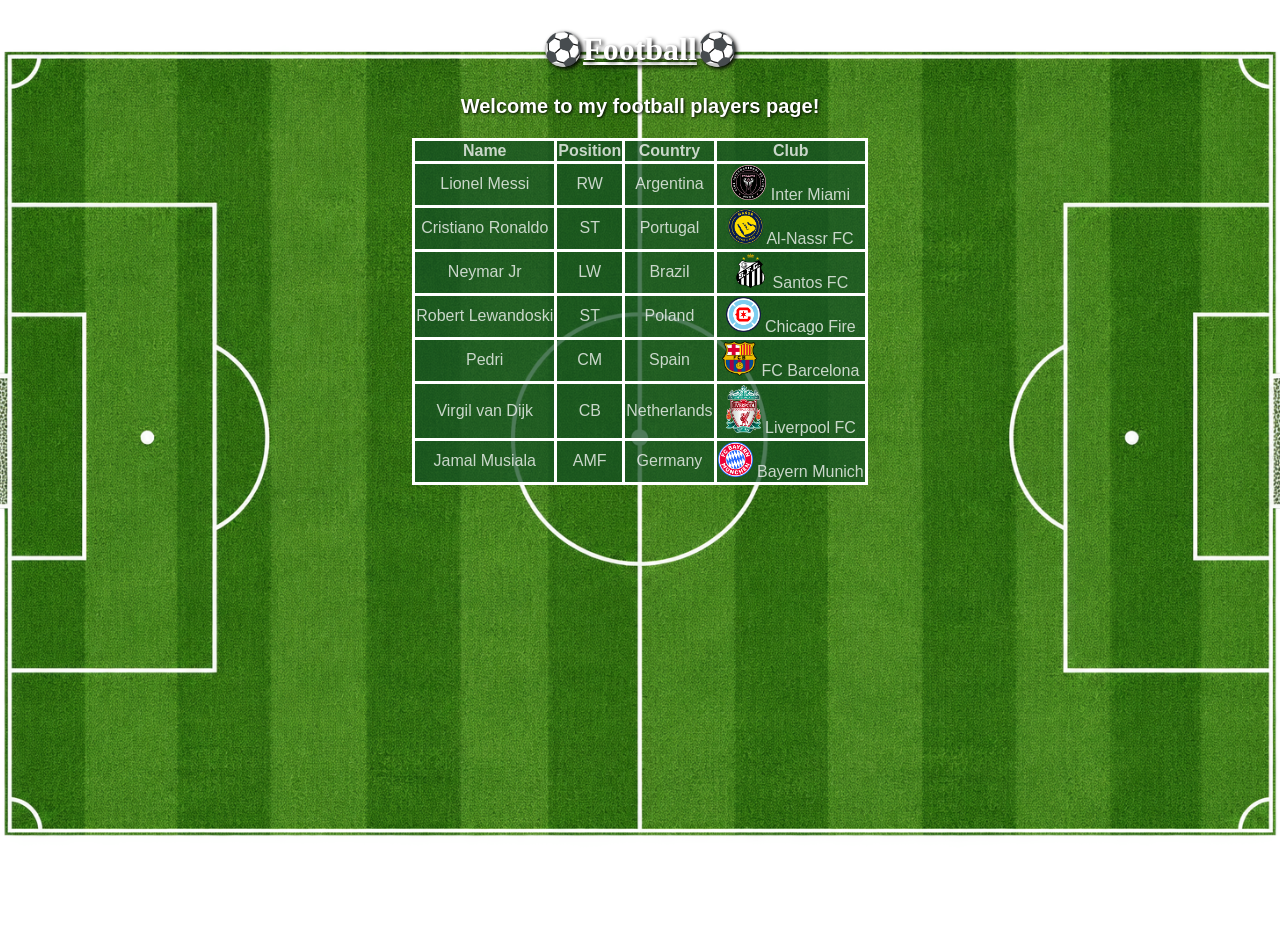
==== index.html @ 821baa94 "Added new feature" ====
<!DOCTYPE html>
<html lang="en">
<head>
    <meta charset="UTF-8">
    <meta name="viewport" content="width=device-width, initial-scale=1.0">
    <title>Football</title>
    <link rel="stylesheet" href="style.css">
</head>
<!-- MAIN TITLE-->
<body>
    <h2>⚽<u>Football</u>⚽</h2>
    <p>Welcome to my football players page!</p>
    <table>
        <tr>
            <!-- TABLE HEADERS -->
            <th> Name </th>
            <th> Position </th>
            <th> Country </th>
            <th> Club </th>
        </tr>
        <!-- PLAYERS-->
        <tr>
            <td> Lionel Messi </td>
            <td> RW </td>
            <td> Argentina </td>
            <td>  
               <a href="https://en.wikipedia.org/wiki/Inter_Miami_CF" target="_blank">
               <img src="inter miami.webp" width="35">
               </a>
                Inter Miami
            </td>
        </tr>
        <tr>
            <td> Cristiano Ronaldo </td>
            <td> ST </td>
            <td> Portugal </td>
            <td>
                <a href="https://en.wikipedia.org/wiki/Al-Nassr_FC" target="_blank">
                <img src="al nassr.webp" width="35">
                </a>
                Al-Nassr FC 
            </td>
        </tr>
        <tr>
            <td> Neymar Jr </td>
            <td> LW </td>
            <td> Brazil </td>
            <td> 
                <a href="https://en.wikipedia.org/wiki/Santos_FC" target="_blank">
                <img src="santos.png" width="35">
                </a>
                Santos FC 
            </td>
        </tr>
        <tr>
            <td> Robert Lewandoski </td>
            <td> ST </td>
            <td> Poland </td>
            <td> 
                <a href="https://en.wikipedia.org/wiki/Chicago_Fire_FC" target="_blank">
                <img src="chicago fire.webp" width="35">
                </a>
                Chicago Fire 
            </td>
        </tr>
        <tr>
            <td> Pedri </td>
            <td> CM </td>
            <td> Spain </td>
            <td> 
                <a href="https://en.wikipedia.org/wiki/FC_Barcelona" target="_blank">
                <img src="fcb.webp" width="35">
                </a>
                FC Barcelona 
            </td>
        </tr>
        <tr>
            <td> Virgil van Dijk </td>
            <td> CB </td>
            <td> Netherlands </td>
            <td> 
                <a href="https://en.wikipedia.org/wiki/Liverpool_F.C." target="_blank">
                <img src="liverpool.webp" width="35">
                </a>
                Liverpool FC 
            </td>
        </tr>
        <tr>
            <td> Jamal Musiala </td>
            <td> AMF </td>
            <td> Germany </td>
            <td>
                <a href="https://en.wikipedia.org/wiki/FC_Bayern_Munich" target="_blank">
                <img src="bayern.webp" width="35">
                </a>
                Bayern Munich 
            </td>
        </tr>
    </table>
</body>
</html>
---- style.css ----
body {
    text-align: center;
    font-family: Verdana, Geneva, Tahoma, sans-serif;
    
    margin: 0;
    min-height: 100vh;

    background-image: url("background.png");
    background-size: cover;
    background-position: center;
    background-repeat: no-repeat;
    background-attachment: fixed;

    text-align: center;
    font-family: Verdana, Geneva, Tahoma, sans-serif;
}


h2 {
    font-size: 32px;
    font-family: 'Times New Roman', Times, serif;
    color: white;
    margin-top: 30px;
    text-shadow: 2px 2px 4px black;
}

table {
    color: rgba(250, 250, 250, 0.781);
    margin: 20px auto;
    border-collapse: collapse;
    background-color: rgba(20, 80, 35, 0.75);
}

table, th, td {
    border: 3px solid white;
}

p {
    font-size: 20px;
    color: white;
    font-weight: bold;
    text-shadow: 1px 1px 3px black;
}

a {
    text-decoration: none;
}

tr{
    transition: 0.2s;
}

tr:hover {
    background-color: #45a85f;
}

a img:hover {
    transform: scale(1.2);
}
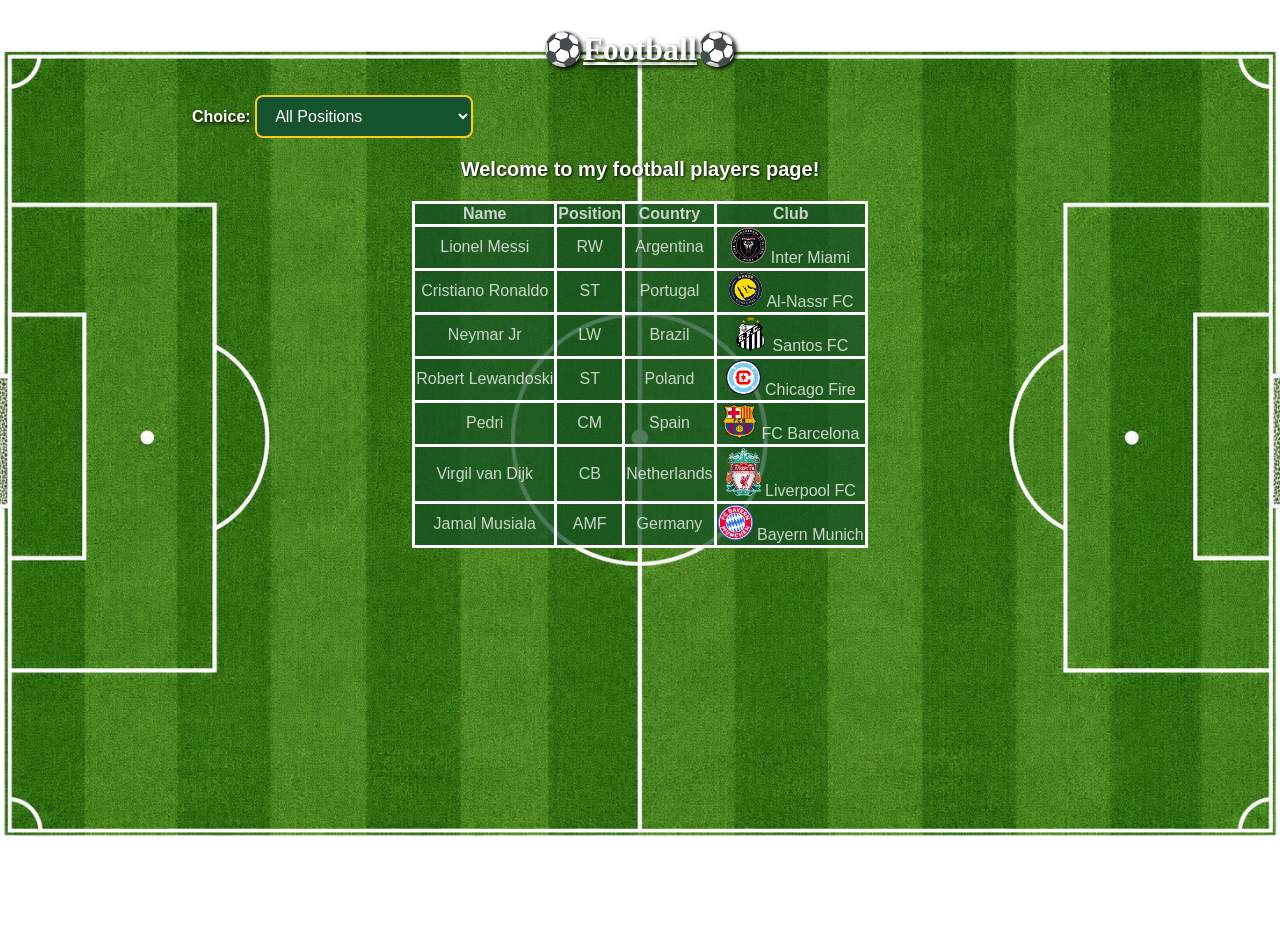
==== commit a063ca5d: "Added new feature" ====
--- a/index.html
+++ b/index.html
@@ -9,6 +9,21 @@
 <!-- MAIN TITLE-->
 <body>
     <h2>⚽<u>Football</u>⚽</h2>
+
+    <!-- DROPDOWN -->
+     <div class="filter-container">
+    <label for="positionFilter">Choice:</label>
+
+    <select id="positionFilter">
+        <option value="all">All Positions</option>
+        <option value="RW">Right Winger (RW)</option>
+        <option value="LW">Left Winger (LW)</option>
+        <option value="ST">Striker (ST)</option>
+        <option value="CM">Central Midfielder (CM)</option>
+    </select>
+</div>
+
+
     <p>Welcome to my football players page!</p>
     <table>
         <tr>
@@ -19,7 +34,7 @@
             <th> Club </th>
         </tr>
         <!-- PLAYERS-->
-        <tr>
+        <tr class="player-row">
             <td> Lionel Messi </td>
             <td> RW </td>
             <td> Argentina </td>
@@ -30,7 +45,7 @@
                 Inter Miami
             </td>
         </tr>
-        <tr>
+        <tr class="player-row">
             <td> Cristiano Ronaldo </td>
             <td> ST </td>
             <td> Portugal </td>
@@ -41,7 +56,7 @@
                 Al-Nassr FC 
             </td>
         </tr>
-        <tr>
+        <tr class="player-row">
             <td> Neymar Jr </td>
             <td> LW </td>
             <td> Brazil </td>
@@ -52,7 +67,7 @@
                 Santos FC 
             </td>
         </tr>
-        <tr>
+        <tr class="player-row">
             <td> Robert Lewandoski </td>
             <td> ST </td>
             <td> Poland </td>
@@ -63,7 +78,7 @@
                 Chicago Fire 
             </td>
         </tr>
-        <tr>
+        <tr class="player-row">
             <td> Pedri </td>
             <td> CM </td>
             <td> Spain </td>
@@ -74,7 +89,7 @@
                 FC Barcelona 
             </td>
         </tr>
-        <tr>
+        <tr class="player-row">
             <td> Virgil van Dijk </td>
             <td> CB </td>
             <td> Netherlands </td>
@@ -85,7 +100,7 @@
                 Liverpool FC 
             </td>
         </tr>
-        <tr>
+        <tr class="player-row">
             <td> Jamal Musiala </td>
             <td> AMF </td>
             <td> Germany </td>
@@ -97,5 +112,6 @@
             </td>
         </tr>
     </table>
+    <script src="script.js"></script>
 </body>
 </html>
--- a/style.css
+++ b/style.css
@@ -56,4 +56,47 @@
 
 a img:hover {
     transform: scale(1.2);
+}
+
+/* Dropdown */
+.filter-container {
+    width: 50%;
+    margin: 20px auto;
+    text-align: left;
+    box-sizing: border-box;
+    position: relative;
+    left: -10%;
+}
+
+.filter-container label {
+    font-size: 16px;
+    font-weight: bold;
+    color: white;
+    text-shadow: 2px 2px 4px black;
+}
+
+#positionFilter {
+    background-color: #14532d;
+    color: white;
+    border: 2px solid #facc15;
+    padding: 10px 14px;
+    border-radius: 8px;
+    font-size: 16px;
+    cursor: pointer;
+}
+
+#positionFilter:hover {
+    background-color: #166534;
+}
+
+#positionFilter:focus {
+    outline: 2px solid white;
+    outline-offset: 2px;
+}
+
+#positionFilter option {
+    background-color: #14532d;
+    color: white;
+    padding: 8px;
+    border-bottom: 1px solid white;
 }
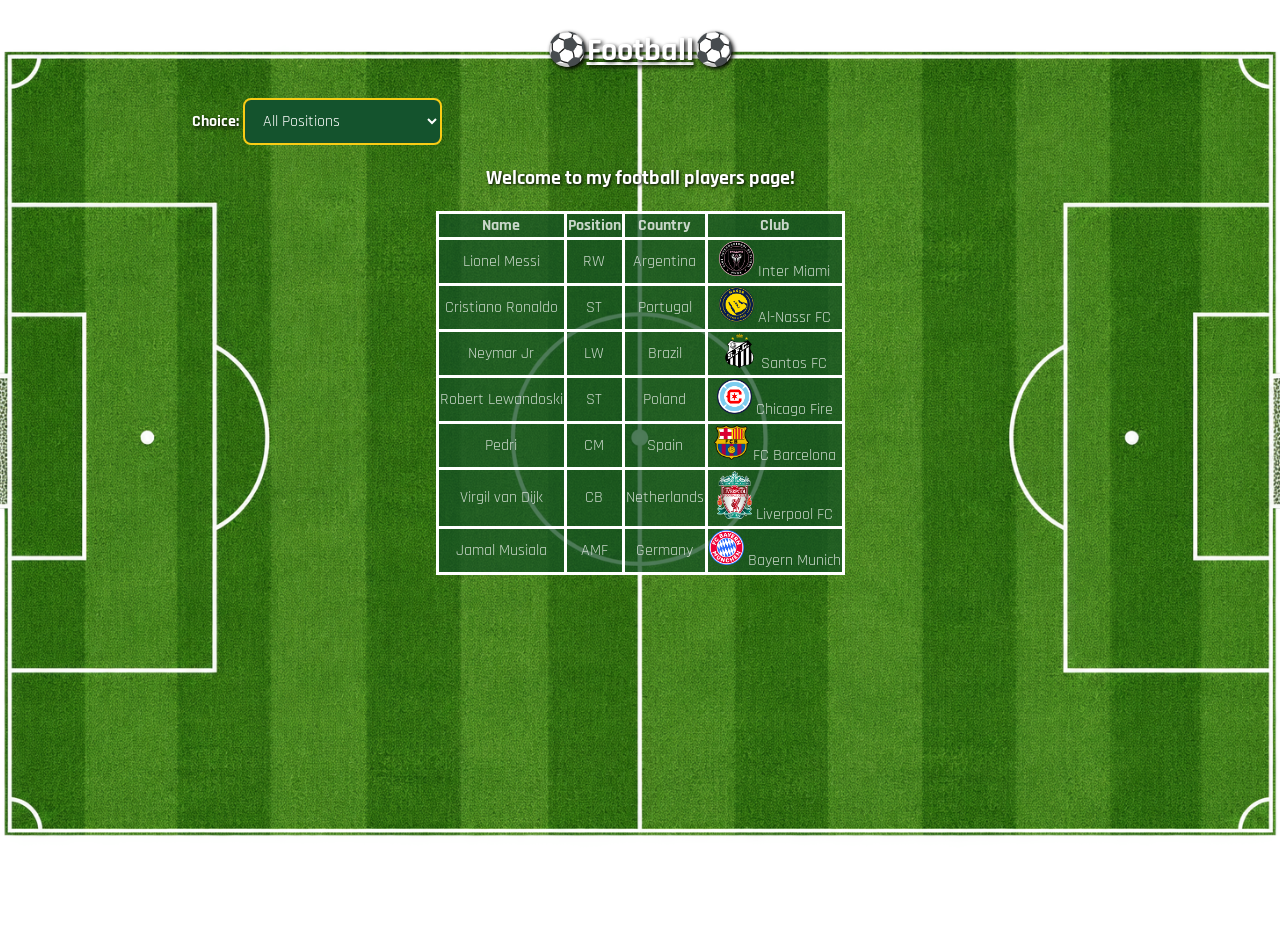
==== commit 5ed36db8: "Added new feature" ====
--- a/index.html
+++ b/index.html
@@ -4,6 +4,15 @@
     <meta charset="UTF-8">
     <meta name="viewport" content="width=device-width, initial-scale=1.0">
     <title>Football</title>
+    <!-- new font  -->
+    <link rel="preconnect" href="https://fonts.googleapis.com">
+    <link rel="preconnect" href="https://fonts.gstatic.com" crossorigin>
+    <link href="https://fonts.googleapis.com/css2?family=Unlock&display=swap" rel="stylesheet">
+
+    <link rel="preconnect" href="https://fonts.googleapis.com">
+    <link rel="preconnect" href="https://fonts.gstatic.com" crossorigin>
+    <link href="https://fonts.googleapis.com/css2?family=Rajdhani:wght@300;400;500;600;700&family=Unlock&display=swap" rel="stylesheet">
+
     <link rel="stylesheet" href="style.css">
 </head>
 <!-- MAIN TITLE-->
--- a/style.css
+++ b/style.css
@@ -1,6 +1,6 @@
 body {
     text-align: center;
-    font-family: Verdana, Geneva, Tahoma, sans-serif;
+    font-family: "Rajdhani", sans-serif;
     
     margin: 0;
     min-height: 100vh;
@@ -12,13 +12,13 @@
     background-attachment: fixed;
 
     text-align: center;
-    font-family: Verdana, Geneva, Tahoma, sans-serif;
+    font-family: "Rajdhani", sans-serif;
 }
 
 
 h2 {
     font-size: 32px;
-    font-family: 'Times New Roman', Times, serif;
+    font-family: "Rajdhani", sans-serif;
     color: white;
     margin-top: 30px;
     text-shadow: 2px 2px 4px black;
@@ -76,6 +76,7 @@
 }
 
 #positionFilter {
+    font-family: "Rajdhani", sans-serif;
     background-color: #14532d;
     color: white;
     border: 2px solid #facc15;
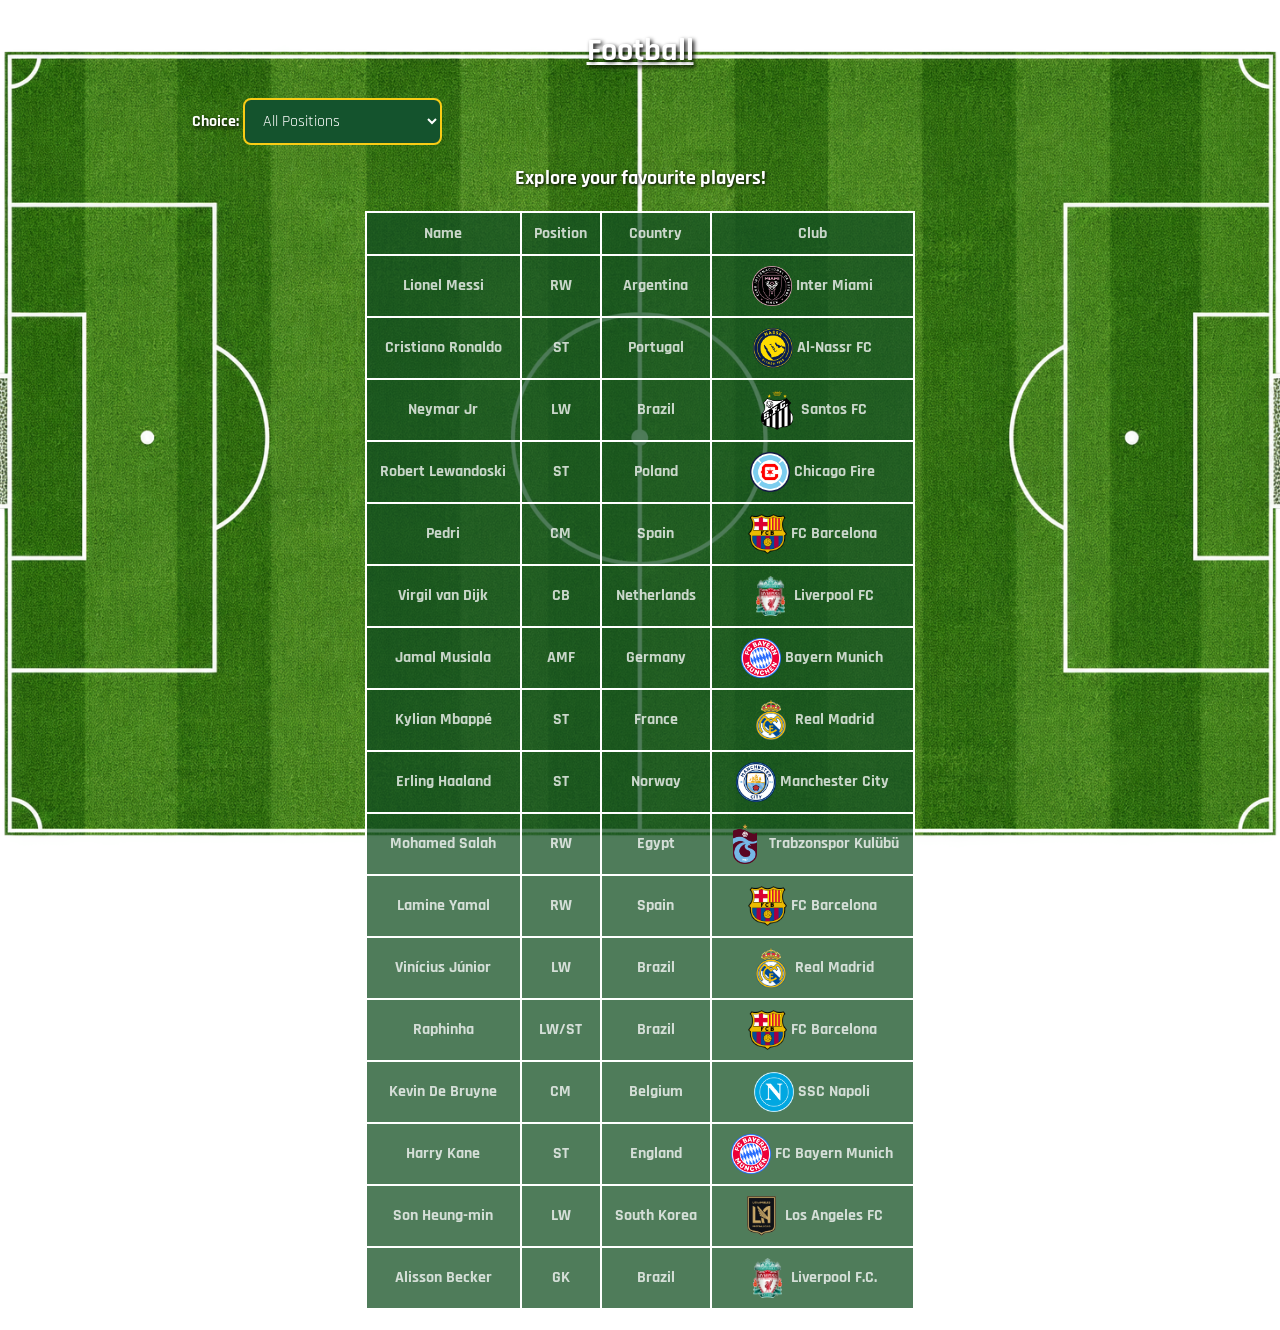
==== commit d595edfe: "Added new feature" ====
--- a/index.html
+++ b/index.html
@@ -17,7 +17,7 @@
 </head>
 <!-- MAIN TITLE-->
 <body>
-    <h2>⚽<u>Football</u>⚽</h2>
+    <h2><u>Football</u></h2>
 
     <!-- DROPDOWN -->
      <div class="filter-container">
@@ -33,7 +33,7 @@
 </div>
 
 
-    <p>Welcome to my football players page!</p>
+    <p>Explore your favourite players!</p>
     <table>
         <tr>
             <!-- TABLE HEADERS -->
@@ -120,7 +120,115 @@
                 Bayern Munich 
             </td>
         </tr>
-    </table>
+         <tr class="player-row">
+            <td> Kylian Mbappé </td>
+            <td> ST </td>
+            <td> France </td>
+            <td>
+                <a href="https://en.wikipedia.org/wiki/Real_Madrid_CF" target="_blank">
+                <img src="rma.webp" width="35">
+                </a>
+                Real Madrid 
+            </td>
+        </tr>
+        <tr class="player-row">
+            <td> Erling Haaland </td>
+            <td> ST </td>
+            <td> Norway </td>
+            <td>
+                <a href="https://en.wikipedia.org/wiki/Manchester_City_F.C." target="_blank">
+                <img src="mancity.png" width="35">
+                </a>
+                Manchester City 
+            </td>
+        </tr>
+        <tr class="player-row">
+            <td> Mohamed Salah </td>
+            <td> RW </td>
+            <td> Egypt </td>
+            <td>
+                <a href="https://en.wikipedia.org/wiki/Trabzonspor" target="_blank">
+                <img src="trab.png" width="35">
+                </a>
+                Trabzonspor Kulübü 
+            </td>
+        </tr>
+        <tr class="player-row">
+            <td> Lamine Yamal </td>
+            <td> RW </td>
+            <td> Spain </td>
+            <td>
+                <a href="https://en.wikipedia.org/wiki/FC_Barcelona" target="_blank">
+                <img src="fcb.webp" width="35">
+                </a>
+                FC Barcelona 
+            </td>
+        </tr>
+        <tr class="player-row">
+            <td> Vinícius Júnior </td>
+            <td> LW </td>
+            <td> Brazil </td>
+            <td>
+                <a href="https://en.wikipedia.org/wiki/Real_Madrid_CF" target="_blank">
+                <img src="rma.webp" width="35">
+                </a>
+                Real Madrid 
+            </td>
+        </tr>
+        <tr class="player-row">
+            <td> Raphinha </td>
+            <td> LW/ST </td>
+            <td> Brazil </td>
+            <td>
+                <a href="https://en.wikipedia.org/wiki/FC_Barcelona" target="_blank">
+                <img src="fcb.webp" width="35">
+                </a>
+                FC Barcelona 
+            </td>
+        </tr>
+        <tr class="player-row">
+            <td> Kevin De Bruyne </td>
+            <td> CM </td>
+            <td> Belgium </td>
+            <td>
+                <a href="https://en.wikipedia.org/wiki/SSC_Napoli" target="_blank">
+                <img src="napoli.png" width="35">
+                </a>
+                SSC Napoli 
+            </td>
+        </tr>
+        <tr class="player-row">
+            <td> Harry Kane </td>
+            <td> ST </td>
+            <td> England </td>
+            <td>
+                <a href="https://en.wikipedia.org/wiki/FC_Bayern_Munich" target="_blank">
+                <img src="bayern.webp" width="35">
+                </a>
+                FC Bayern Munich 
+            </td>
+        </tr>
+        <tr class="player-row">
+            <td> Son Heung-min </td>
+            <td> LW </td>
+            <td> South Korea </td>
+            <td>
+                <a href="https://en.wikipedia.org/wiki/Los_Angeles_FC" target="_blank">
+                <img src="losang.png" width="35">
+                </a>
+                Los Angeles FC 
+            </td>
+            <tr class="player-row">
+            <td> Alisson Becker </td>
+            <td> GK </td>
+            <td> Brazil </td>
+            <td>
+                <a href="https://en.wikipedia.org/wiki/Liverpool_F.C." target="_blank">
+                <img src="liverpool.webp" width="35">
+                </a>
+                Liverpool F.C. 
+            </td>
+        </table>
     <script src="script.js"></script>
 </body>
 </html>
--- a/style.css
+++ b/style.css
@@ -1,6 +1,7 @@
 body {
     text-align: center;
     font-family: "Rajdhani", sans-serif;
+    font-weight: 700;
     
     margin: 0;
     min-height: 100vh;
@@ -13,6 +14,7 @@
 
     text-align: center;
     font-family: "Rajdhani", sans-serif;
+    font-weight: 700;
 }
 
 
@@ -26,13 +28,16 @@
 
 table {
     color: rgba(250, 250, 250, 0.781);
+    width : 550px;
     margin: 20px auto;
     border-collapse: collapse;
     background-color: rgba(20, 80, 35, 0.75);
 }
 
 table, th, td {
-    border: 3px solid white;
+    border: 2px solid white;
+    padding: 10px 12px;
+    text-align: center;
 }
 
 p {
@@ -52,6 +57,13 @@
 
 tr:hover {
     background-color: #45a85f;
+}
+
+a img {
+    width: 40px;
+    height: 40px;
+    object-fit: contain;
+    vertical-align: middle;
 }
 
 a img:hover {
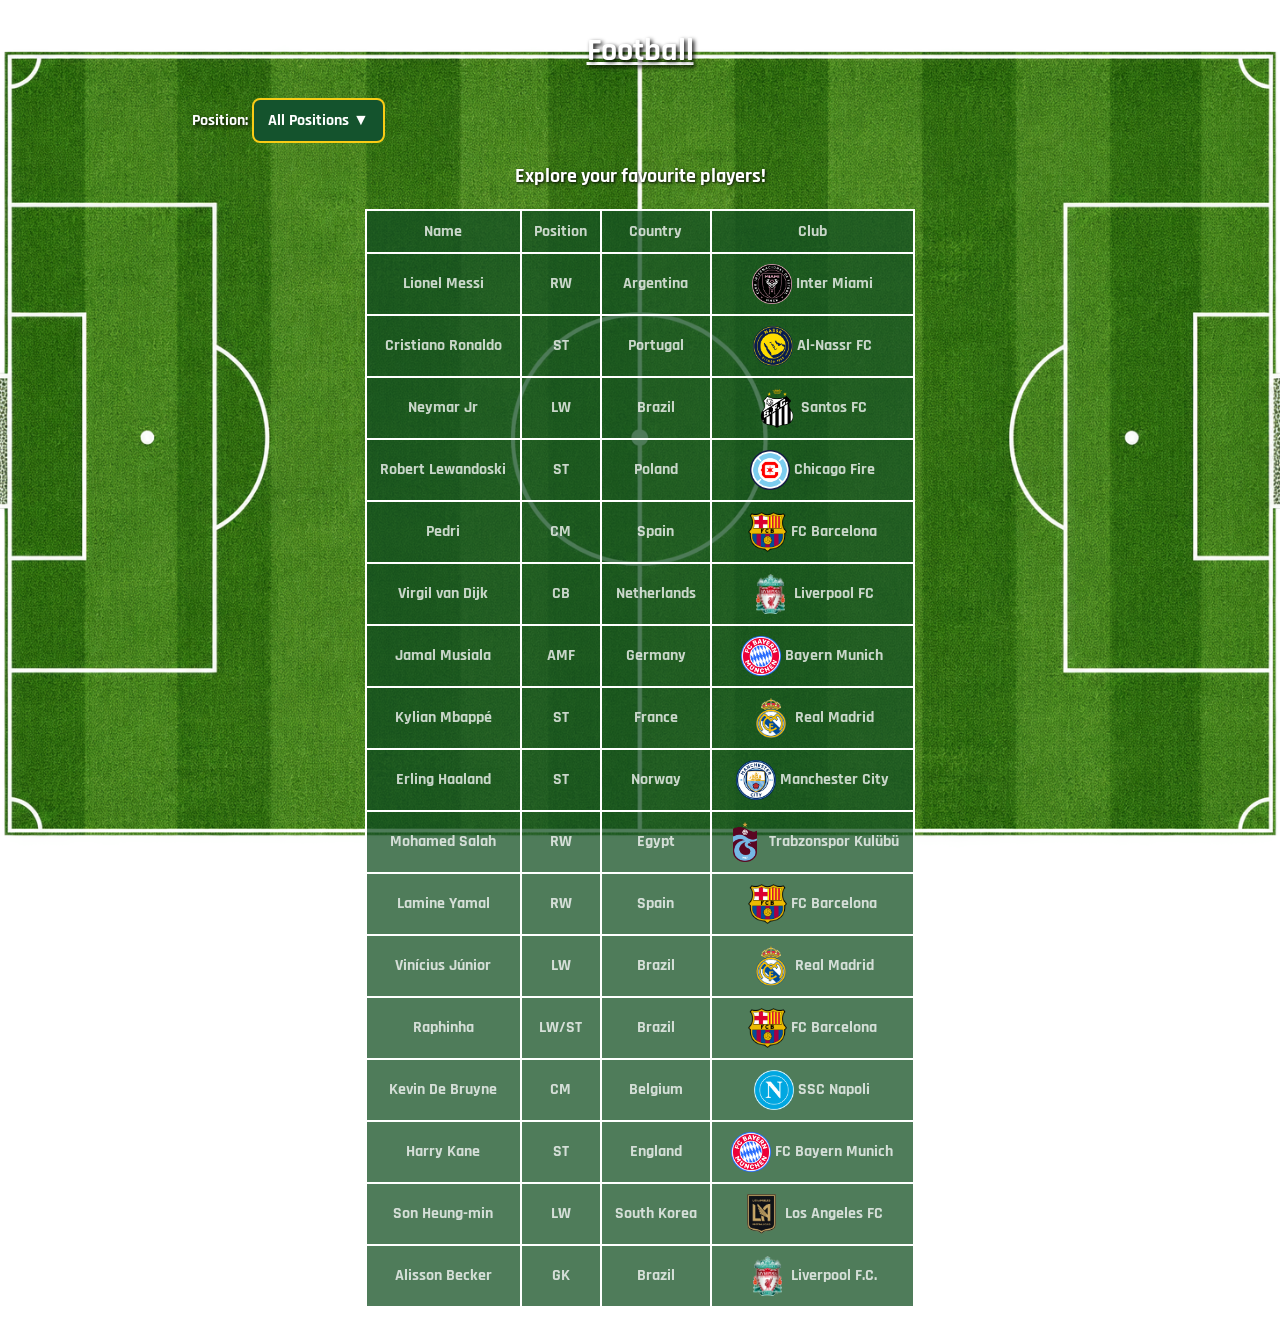
==== commit 4aae1137: "Add two-level position dropdown" ====
--- a/index.html
+++ b/index.html
@@ -20,16 +20,69 @@
     <h2><u>Football</u></h2>
 
     <!-- DROPDOWN -->
-     <div class="filter-container">
-    <label for="positionFilter">Choice:</label>
-
-    <select id="positionFilter">
-        <option value="all">All Positions</option>
-        <option value="RW">Right Winger (RW)</option>
-        <option value="LW">Left Winger (LW)</option>
-        <option value="ST">Striker (ST)</option>
-        <option value="CM">Central Midfielder (CM)</option>
-    </select>
+    <!-- POSITION DROPDOWN -->
+      <div class="filter-container">
+
+      <label>Position:</label>
+
+      <div class="dropdown">
+
+        <button id="dropdownButton">All Positions ▼</button>
+
+        <div class="dropdown-menu">
+
+            <!-- FORWARDS -->
+            <div class="dropdown-item has-submenu">
+                Forward <span>▶</span>
+
+                <div class="submenu">
+                    <div class="position-option" data-position="ST">Striker (ST)</div>
+                    <div class="position-option" data-position="LW">Left Winger (LW)</div>
+                    <div class="position-option" data-position="RW">Right Winger (RW)</div>
+                    <div class="position-option" data-position="CF">Centre Forward (CF)</div>
+                </div>
+            </div>
+
+            <!-- MIDFIELDERS -->
+            <div class="dropdown-item has-submenu">
+                Midfielder <span>▶</span>
+
+                <div class="submenu">
+                    <div class="position-option" data-position="CM">Central Midfielder (CM)</div>
+                    <div class="position-option" data-position="AM">Attacking Midfielder (AM)</div>
+                    <div class="position-option" data-position="AMF">Attacking Midfielder Forward (AMF)</div>
+                    <div class="position-option" data-position="DM">Defensive Midfielder (DM)</div>
+                    <div class="position-option" data-position="CAM">Central Attacking Midfielder (CAM)</div>
+                    <div class="position-option" data-position="CDM">Central Defensive Midfielder (CDM)</div>
+                </div>
+            </div>
+
+            <!-- DEFENDERS -->
+            <div class="dropdown-item has-submenu">
+                Defender <span>▶</span>
+
+                <div class="submenu">
+                    <div class="position-option" data-position="CB">Centre Back (CB)</div>
+                    <div class="position-option" data-position="LB">Left Back (LB)</div>
+                    <div class="position-option" data-position="RB">Right Back (RB)</div>
+                    <div class="position-option" data-position="LWB">Left Wing Back (LWB)</div>
+                    <div class="position-option" data-position="RWB">Right Wing Back (RWB)</div>
+                </div>
+            </div>
+
+            <!-- GOALKEEPER -->
+            <div class="dropdown-item position-option" data-position="GK">
+                Goalkeeper (GK)
+            </div>
+
+            <!-- SHOW ALL -->
+            <div class="dropdown-item position-option" data-position="all">
+                All Positions
+            </div>
+
+        </div>
+    </div>
+
 </div>
 
 
@@ -218,6 +271,7 @@
                 </a>
                 Los Angeles FC 
             </td>
+        </tr>    
             <tr class="player-row">
             <td> Alisson Becker </td>
             <td> GK </td>
--- a/style.css
+++ b/style.css
@@ -112,4 +112,91 @@
     color: white;
     padding: 8px;
     border-bottom: 1px solid white;
+}
+
+
+/* Main dropdown */
+.dropdown {
+    position: relative;
+    display: inline-block;
+}
+
+#dropdownButton {
+    font-family: "Rajdhani", sans-serif;
+    background-color: #14532d;
+    color: white;
+    border: 2px solid #facc15;
+    padding: 10px 14px;
+    border-radius: 8px;
+    font-size: 16px;
+    font-weight: bold;
+    cursor: pointer;
+}
+
+/* Main dropdown menu */
+.dropdown-menu {
+    display: none;
+    position: absolute;
+    top: 100%;
+    left: 0;
+    min-width: 190px;
+    background-color: #14532d;
+    border: 1px solid #facc15;
+    border-radius: 6px;
+    z-index: 1000;
+}
+
+/* Show menu when button is hovered or clicked */
+.dropdown:hover .dropdown-menu {
+    display: block;
+}
+
+/* Main menu items */
+.dropdown-item {
+    position: relative;
+    padding: 10px 12px;
+    color: white;
+    text-align: left;
+    cursor: pointer;
+    white-space: nowrap;
+}
+
+.dropdown-item:hover {
+    background-color: #166534;
+}
+
+.dropdown-item span {
+    float: right;
+    margin-left: 20px;
+}
+
+/* Submenu */
+.submenu {
+    display: none;
+    position: absolute;
+    top: 0;
+    left: 100%;
+    min-width: 220px;
+    background-color: #14532d;
+    border: 1px solid #facc15;
+    border-radius: 6px;
+    z-index: 1001;
+}
+
+/* Show submenu when hovering over its category */
+.has-submenu:hover .submenu {
+    display: block;
+}
+
+/* Individual positions */
+.position-option {
+    padding: 10px 12px;
+    color: white;
+    text-align: left;
+    cursor: pointer;
+    white-space: nowrap;
+}
+
+.position-option:hover {
+    background-color: #45a85f;
 }
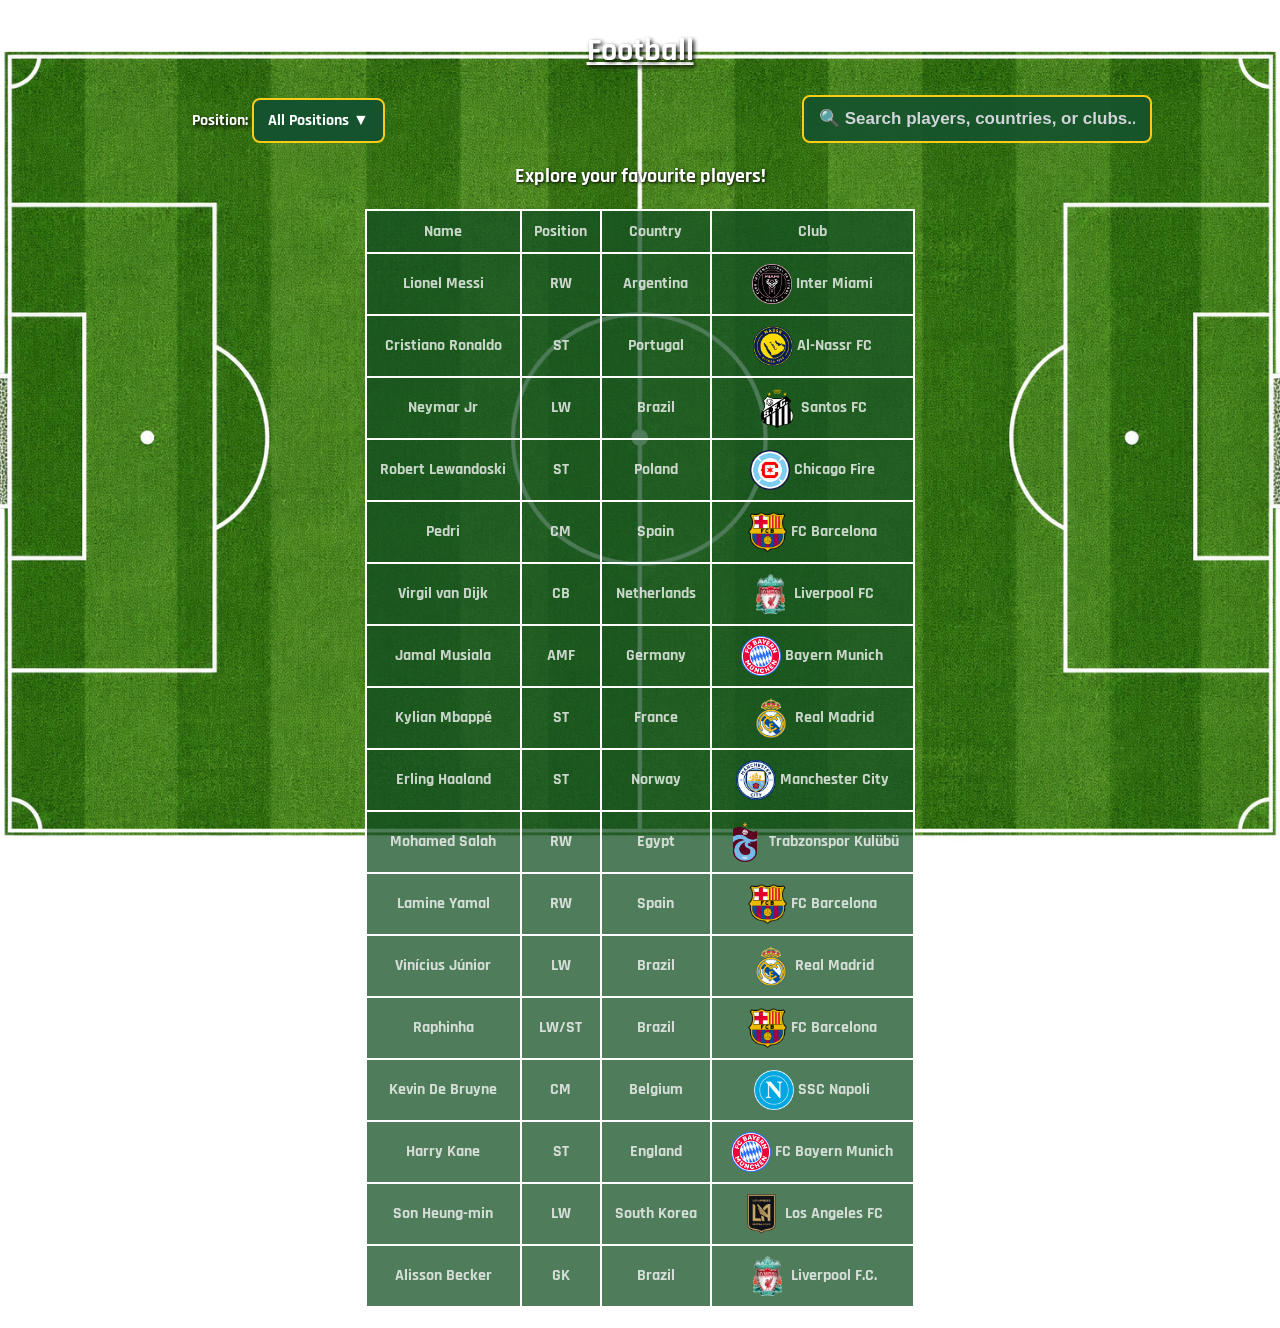
==== commit 7377ae9e: "Align search bar with position dropdown" ====
--- a/index.html
+++ b/index.html
@@ -86,7 +86,18 @@
 </div>
 
 
+    <!-- SEARCH BAR -->
+    <div class="search-container">
+    <input
+        type="text"
+        id="playerSearch"
+        placeholder="🔍 Search players, countries, or clubs..."
+      >
+    </div>
+
     <p>Explore your favourite players!</p>
+    
+    <!--TABLE-->
     <table>
         <tr>
             <!-- TABLE HEADERS -->
--- a/style.css
+++ b/style.css
@@ -199,4 +199,51 @@
 
 .position-option:hover {
     background-color: #45a85f;
+}
+
+/* SEARCH BAR */
+.search-container {
+    margin: 20px auto;
+    text-align: center;
+}
+
+#playerSearch {
+    width: 320px;
+    padding: 12px 15px;
+    font-family: "Rajdhani", sans-serif;
+    font-size: 17px;
+    font-weight: 600;
+    color: white;
+    background-color: rgba(20, 83, 45, 0.9);
+    border: 2px solid #facc15;
+    border-radius: 8px;
+    outline: none;
+    transition: 0.3s;
+}
+
+#playerSearch::placeholder {
+    color: #d1d5db;
+}
+
+#playerSearch:focus {
+    border-color: white;
+    box-shadow: 0 0 8px #facc15;
+}
+
+#playerSearch:hover {
+    background-color: #166534;
+}
+
+/* Move search bar to the right of the dropdown */
+.search-container {
+    position: absolute;
+    top: 95px;
+    right: 10%;
+    width: 350px;
+    margin: 0;
+}
+
+#playerSearch {
+    width: 100%;
+    box-sizing: border-box;
 }
